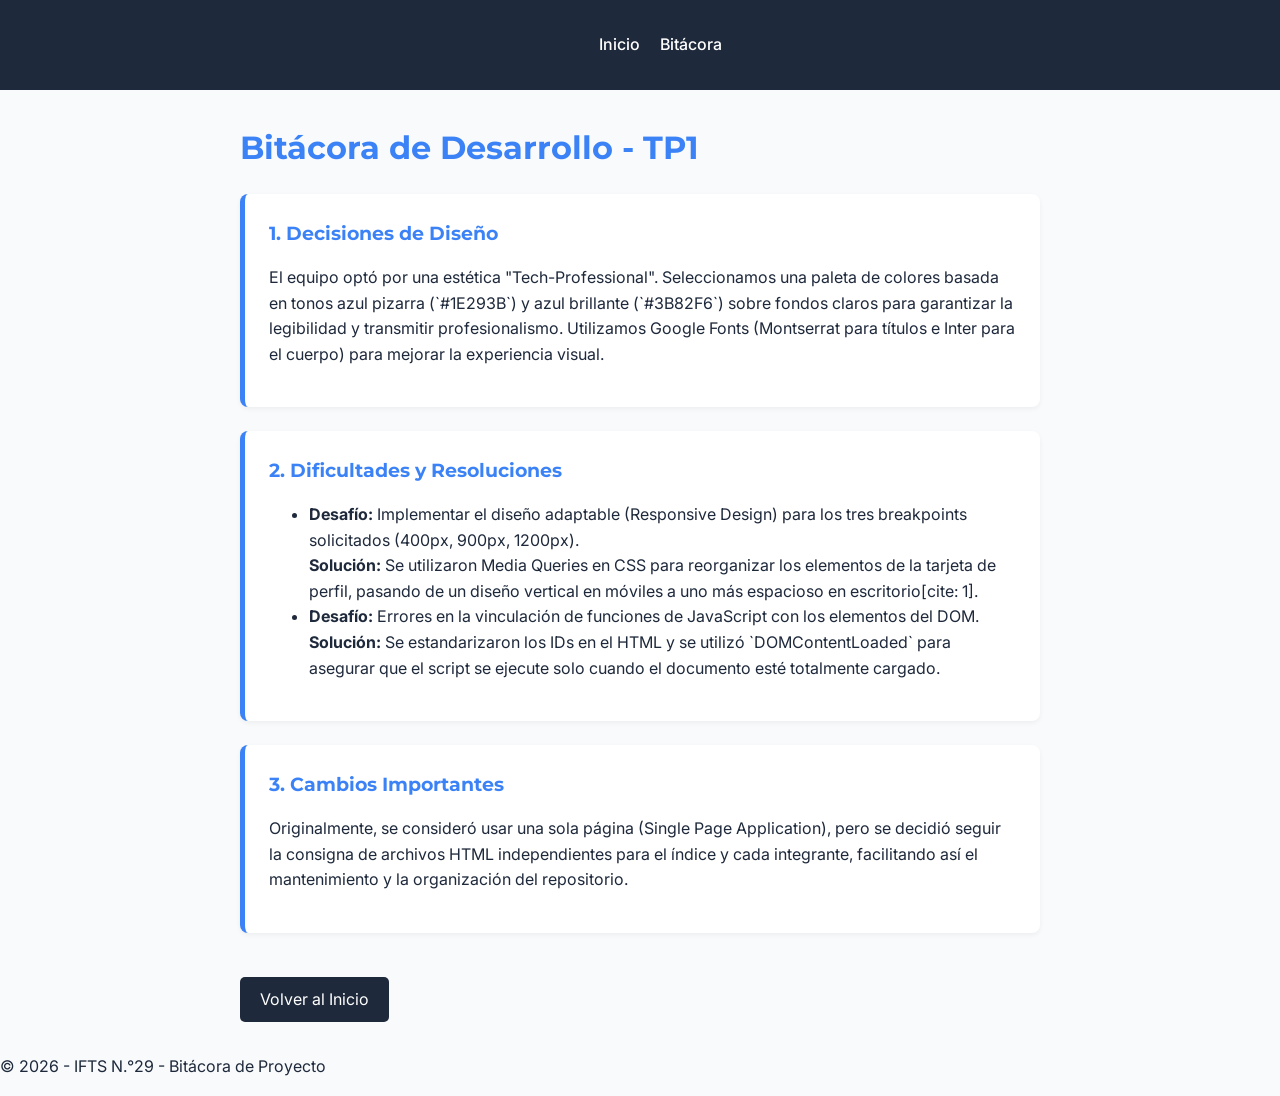
==== bitacora.html @ 37970b62 "Primer commit: Estructura base del TP1" ====
<!doctype html>
<html lang="es">
  <head>
    <meta charset="UTF-8" />
    <meta name="viewport" content="width=device-width, initial-scale=1.0" />
    <title>Bitácora de Desarrollo - TP1</title>
    <link
      href="https://fonts.googleapis.com/css2?family=Inter:wght@400;500&family=Montserrat:wght@700&display=swap"
      rel="stylesheet"
    />
    <link rel="stylesheet" href="css/styles.css" />
  </head>
  <body>
    <header>
      <nav>
        <ul class="nav-menu">
          <li><a href="index.html">Inicio</a></li>
          <li><a href="bitacora.html" class="active">Bitácora</a></li>
        </ul>
      </nav>
    </header>

    <main class="contenedor-bitacora">
      <h1>Bitácora de Desarrollo - TP1</h1>

      <section class="entrada-bitacora">
        <h2>1. Decisiones de Diseño</h2>
        <p>
          El equipo optó por una estética "Tech-Professional". Seleccionamos una
          paleta de colores basada en tonos azul pizarra (`#1E293B`) y azul
          brillante (`#3B82F6`) sobre fondos claros para garantizar la
          legibilidad y transmitir profesionalismo. Utilizamos Google Fonts
          (Montserrat para títulos e Inter para el cuerpo) para mejorar la
          experiencia visual.
        </p>
      </section>

      <section class="entrada-bitacora">
        <h2>2. Dificultades y Resoluciones</h2>
        <ul>
          <li>
            <strong>Desafío:</strong> Implementar el diseño adaptable
            (Responsive Design) para los tres breakpoints solicitados (400px,
            900px, 1200px). <br /><strong>Solución:</strong> Se utilizaron Media
            Queries en CSS para reorganizar los elementos de la tarjeta de
            perfil, pasando de un diseño vertical en móviles a uno más espacioso
            en escritorio[cite: 1].
          </li>
          <li>
            <strong>Desafío:</strong> Errores en la vinculación de funciones de
            JavaScript con los elementos del DOM. <br /><strong
              >Solución:</strong
            >
            Se estandarizaron los IDs en el HTML y se utilizó `DOMContentLoaded`
            para asegurar que el script se ejecute solo cuando el documento esté
            totalmente cargado.
          </li>
        </ul>
      </section>

      <section class="entrada-bitacora">
        <h2>3. Cambios Importantes</h2>
        <p>
          Originalmente, se consideró usar una sola página (Single Page
          Application), pero se decidió seguir la consigna de archivos HTML
          independientes para el índice y cada integrante, facilitando así el
          mantenimiento y la organización del repositorio.
        </p>
      </section>

      <div class="navegacion-interna">
        <a href="index.html" class="btn-volver">Volver al Inicio</a>
      </div>
    </main>

    <footer>
      <p>&copy; 2026 - IFTS N.°29 - Bitácora de Proyecto</p>
    </footer>
  </body>
</html>
---- css/styles.css ----
/* Variables para consistencia de colores según Paso 2 */
:root {
  --fondo: #f8fafc;
  --texto: #1e293b;
  --acento: #3b82f6;
  --blanco: #ffffff;
}

body {
  font-family: 'Inter', sans-serif;
  background-color: var(--fondo);
  color: var(--texto);
  margin: 0;
  line-height: 1.6;
}

h1,
h2 {
  font-family: 'Montserrat', sans-serif;
  color: var(--acento);
}

/* Navegación */
nav {
  background: var(--texto);
  padding: 1rem;
}

.nav-menu {
  list-style: none;
  display: flex;
  justify-content: center;
  gap: 20px;
}

.nav-menu a {
  color: white;
  text-decoration: none;
  font-weight: 500;
}

/* Diseño Adaptable (Responsive Design) - REQUERIMIENTO OBLIGATORIO */

/* Mobile: 400px */
@media (min-width: 400px) {
  main {
    padding: 1rem;
  }
  .hero h1 {
    font-size: 1.5rem;
  }
}

/* Tablet: 900px */
@media (min-width: 900px) {
  .grid-integrantes {
    display: flex;
    flex-direction: column;
    align-items: center;
  }
}

/* Desktop: 1200px */
@media (min-width: 1200px) {
  main {
    max-width: 1100px;
    margin: 0 auto;
  }
}

/* Estilos Emi */
.perfil-container {
  display: flex;
  justify-content: center;
  padding: 2rem;
}

.tarjeta-presentacion {
  background: var(--blanco);
  border-radius: 15px;
  box-shadow: 0 4px 15px rgba(0, 0, 0, 0.1);
  padding: 2rem;
  max-width: 500px;
  text-align: center;
  transition: all 0.3s ease; /* Para la animación de JS */
}

.foto-perfil {
  width: 150px;
  height: 150px;
  border-radius: 50%;
  object-fit: cover;
  border: 3px solid var(--acento);
}
ul {
  text-align: left;
}
.btn-volver {
  display: inline-block;
  margin-top: 20px;
  padding: 10px 20px;
  background-color: var(--texto);
  color: white;
  text-decoration: none;
  border-radius: 5px;
}

.btn-volver:hover {
  background-color: var(--acento);
}

/* Bitacora */
.contenedor-bitacora {
  max-width: 800px;
  margin: 2rem auto;
  padding: 0 1rem;
}

.entrada-bitacora {
  background: var(--blanco);
  padding: 1.5rem;
  margin-bottom: 1.5rem;
  border-left: 5px solid var(--acento);
  border-radius: 8px;
  box-shadow: 0 2px 5px rgba(0, 0, 0, 0.05);
}

.entrada-bitacora h2 {
  margin-top: 0;
  font-size: 1.2rem;
}
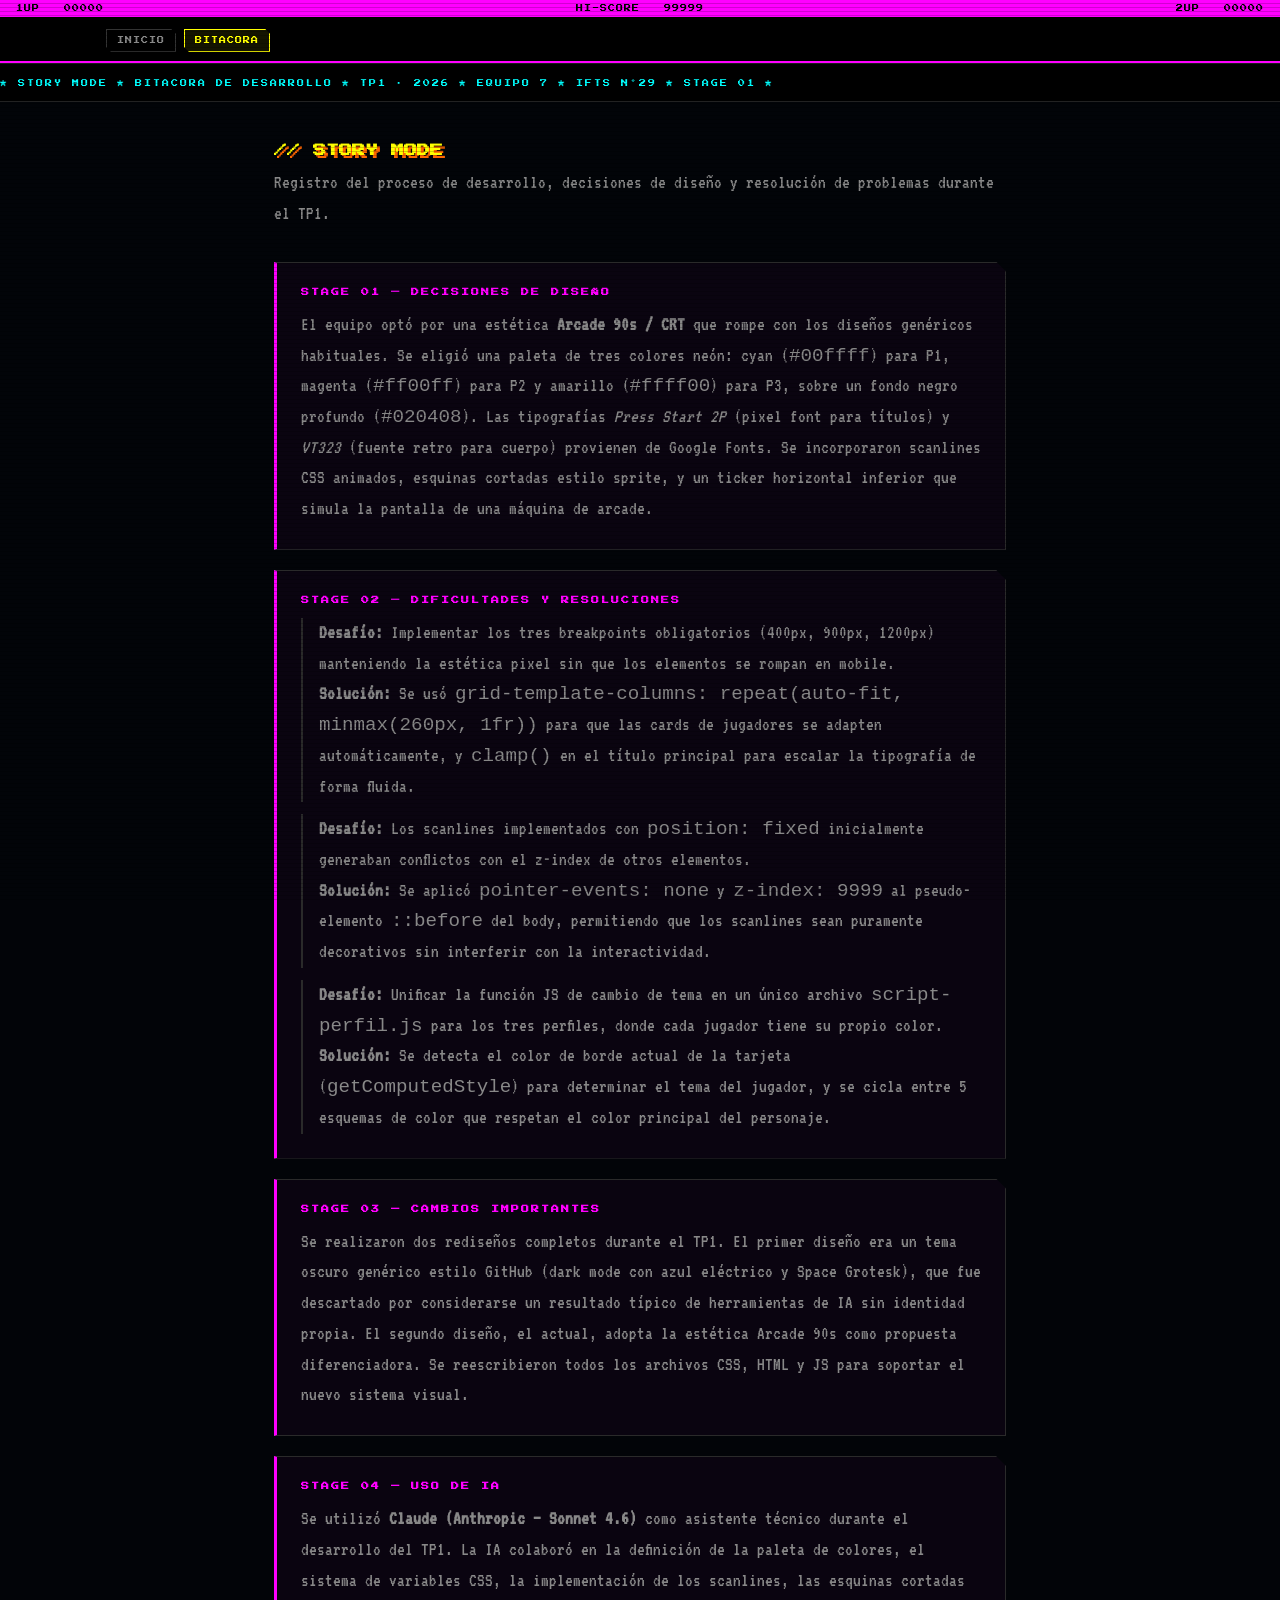
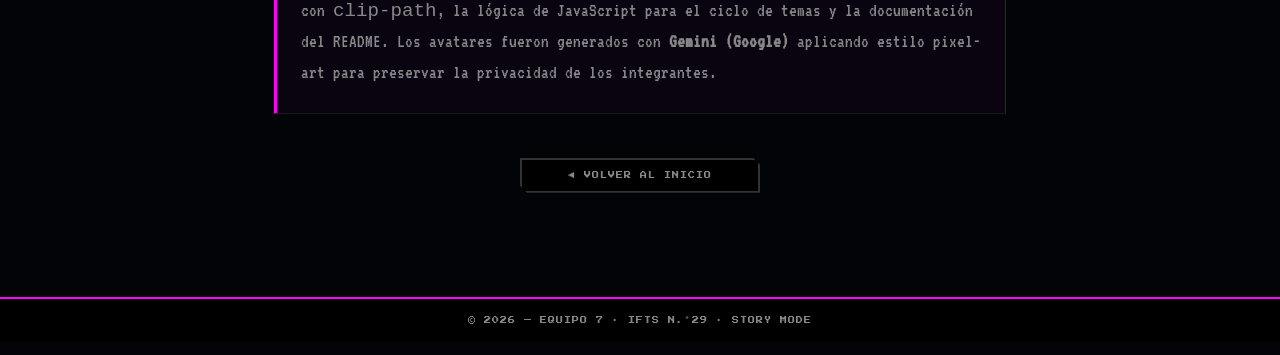
==== commit 4ce4538d: "feat: rediseño UI estilo arcade 90s con scanlines, pixel fonts y paleta neón" ====
--- a/bitacora.html
+++ b/bitacora.html
@@ -3,78 +3,104 @@
   <head>
     <meta charset="UTF-8" />
     <meta name="viewport" content="width=device-width, initial-scale=1.0" />
-    <title>Bitácora de Desarrollo - TP1</title>
-    <link
-      href="https://fonts.googleapis.com/css2?family=Inter:wght@400;500&family=Montserrat:wght@700&display=swap"
-      rel="stylesheet"
-    />
+    <title>BITÁCORA — EQUIPO 7</title>
+    <link href="https://fonts.googleapis.com/css2?family=Press+Start+2P&family=VT323&display=swap" rel="stylesheet" />
     <link rel="stylesheet" href="css/styles.css" />
   </head>
   <body>
+
     <header>
+      <div class="score-bar">
+        <span>1UP &nbsp; 00000</span>
+        <span>HI-SCORE &nbsp; 99999</span>
+        <span>2UP &nbsp; 00000</span>
+      </div>
       <nav>
         <ul class="nav-menu">
-          <li><a href="index.html">Inicio</a></li>
-          <li><a href="bitacora.html" class="active">Bitácora</a></li>
+          <li><a href="index.html">INICIO</a></li>
+          <li><a href="bitacora.html" class="active">BITACORA</a></li>
         </ul>
       </nav>
     </header>
 
+    <div class="ticker-wrap">
+      <span class="ticker-inner">★ STORY MODE ★ BITACORA DE DESARROLLO ★ TP1 · 2026 ★ EQUIPO 7 ★ IFTS N°29 ★ STAGE 01 ★</span>
+    </div>
+
     <main class="contenedor-bitacora">
-      <h1>Bitácora de Desarrollo - TP1</h1>
+      <h1 class="bitacora-titulo">// STORY MODE</h1>
+      <p class="bitacora-intro">Registro del proceso de desarrollo, decisiones de diseño y resolución de problemas durante el TP1.</p>
 
-      <section class="entrada-bitacora">
-        <h2>1. Decisiones de Diseño</h2>
+      <div class="entrada-bitacora">
+        <h2>STAGE 01 — DECISIONES DE DISEÑO</h2>
         <p>
-          El equipo optó por una estética "Tech-Professional". Seleccionamos una
-          paleta de colores basada en tonos azul pizarra (`#1E293B`) y azul
-          brillante (`#3B82F6`) sobre fondos claros para garantizar la
-          legibilidad y transmitir profesionalismo. Utilizamos Google Fonts
-          (Montserrat para títulos e Inter para el cuerpo) para mejorar la
-          experiencia visual.
+          El equipo optó por una estética <strong>Arcade 90s / CRT</strong> que rompe con los diseños genéricos
+          habituales. Se eligió una paleta de tres colores neón: cyan (<code>#00ffff</code>) para P1,
+          magenta (<code>#ff00ff</code>) para P2 y amarillo (<code>#ffff00</code>) para P3, sobre un fondo
+          negro profundo (<code>#020408</code>). Las tipografías <em>Press Start 2P</em> (pixel font para títulos)
+          y <em>VT323</em> (fuente retro para cuerpo) provienen de Google Fonts. Se incorporaron scanlines CSS
+          animados, esquinas cortadas estilo sprite, y un ticker horizontal inferior que simula la pantalla de
+          una máquina de arcade.
         </p>
-      </section>
+      </div>
 
-      <section class="entrada-bitacora">
-        <h2>2. Dificultades y Resoluciones</h2>
+      <div class="entrada-bitacora">
+        <h2>STAGE 02 — DIFICULTADES Y RESOLUCIONES</h2>
         <ul>
           <li>
-            <strong>Desafío:</strong> Implementar el diseño adaptable
-            (Responsive Design) para los tres breakpoints solicitados (400px,
-            900px, 1200px). <br /><strong>Solución:</strong> Se utilizaron Media
-            Queries en CSS para reorganizar los elementos de la tarjeta de
-            perfil, pasando de un diseño vertical en móviles a uno más espacioso
-            en escritorio[cite: 1].
+            <strong>Desafío:</strong> Implementar los tres breakpoints obligatorios (400px, 900px, 1200px)
+            manteniendo la estética pixel sin que los elementos se rompan en mobile.<br />
+            <strong>Solución:</strong> Se usó <code>grid-template-columns: repeat(auto-fit, minmax(260px, 1fr))</code>
+            para que las cards de jugadores se adapten automáticamente, y <code>clamp()</code> en el título principal
+            para escalar la tipografía de forma fluida.
           </li>
           <li>
-            <strong>Desafío:</strong> Errores en la vinculación de funciones de
-            JavaScript con los elementos del DOM. <br /><strong
-              >Solución:</strong
-            >
-            Se estandarizaron los IDs en el HTML y se utilizó `DOMContentLoaded`
-            para asegurar que el script se ejecute solo cuando el documento esté
-            totalmente cargado.
+            <strong>Desafío:</strong> Los scanlines implementados con <code>position: fixed</code>
+            inicialmente generaban conflictos con el z-index de otros elementos.<br />
+            <strong>Solución:</strong> Se aplicó <code>pointer-events: none</code> y <code>z-index: 9999</code>
+            al pseudo-elemento <code>::before</code> del body, permitiendo que los scanlines sean puramente
+            decorativos sin interferir con la interactividad.
+          </li>
+          <li>
+            <strong>Desafío:</strong> Unificar la función JS de cambio de tema en un único archivo
+            <code>script-perfil.js</code> para los tres perfiles, donde cada jugador tiene su propio color.<br />
+            <strong>Solución:</strong> Se detecta el color de borde actual de la tarjeta (<code>getComputedStyle</code>)
+            para determinar el tema del jugador, y se cicla entre 5 esquemas de color que respetan el color
+            principal del personaje.
           </li>
         </ul>
-      </section>
+      </div>
 
-      <section class="entrada-bitacora">
-        <h2>3. Cambios Importantes</h2>
+      <div class="entrada-bitacora">
+        <h2>STAGE 03 — CAMBIOS IMPORTANTES</h2>
         <p>
-          Originalmente, se consideró usar una sola página (Single Page
-          Application), pero se decidió seguir la consigna de archivos HTML
-          independientes para el índice y cada integrante, facilitando así el
-          mantenimiento y la organización del repositorio.
+          Se realizaron dos rediseños completos durante el TP1. El primer diseño era un tema
+          oscuro genérico estilo GitHub (dark mode con azul eléctrico y Space Grotesk), que fue
+          descartado por considerarse un resultado típico de herramientas de IA sin identidad propia.
+          El segundo diseño, el actual, adopta la estética Arcade 90s como propuesta diferenciadora.
+          Se reescribieron todos los archivos CSS, HTML y JS para soportar el nuevo sistema visual.
         </p>
-      </section>
+      </div>
 
-      <div class="navegacion-interna">
-        <a href="index.html" class="btn-volver">Volver al Inicio</a>
+      <div class="entrada-bitacora">
+        <h2>STAGE 04 — USO DE IA</h2>
+        <p>
+          Se utilizó <strong>Claude (Anthropic — Sonnet 4.6)</strong> como asistente técnico durante
+          el desarrollo del TP1. La IA colaboró en la definición de la paleta de colores, el sistema
+          de variables CSS, la implementación de los scanlines, las esquinas cortadas con
+          <code>clip-path</code>, la lógica de JavaScript para el ciclo de temas y la documentación
+          del README. Los avatares fueron generados con <strong>Gemini (Google)</strong> aplicando
+          estilo pixel-art para preservar la privacidad de los integrantes.
+        </p>
+      </div>
+
+      <div class="perfil-acciones" style="padding:1.5rem 0 0;border:none">
+        <a href="index.html" class="btn-volver">◀ VOLVER AL INICIO</a>
       </div>
     </main>
 
     <footer>
-      <p>&copy; 2026 - IFTS N.°29 - Bitácora de Proyecto</p>
+      <p>© 2026 — EQUIPO 7 · IFTS N.°29 · STORY MODE</p>
     </footer>
   </body>
 </html>
--- a/css/styles.css
+++ b/css/styles.css
@@ -1,131 +1,723 @@
-/* Variables para consistencia de colores según Paso 2 */
+/* ============================================
+   TP1 - EQUIPO 7 | IFTS N.°29
+   Estética: Arcade 90s / CRT
+   Fuentes: Press Start 2P (títulos) + VT323 (cuerpo retro)
+   ============================================ */
+
+@import url('https://fonts.googleapis.com/css2?family=Press+Start+2P&family=VT323:wght@400&display=swap');
+
+/* --- Variables --- */
 :root {
-  --fondo: #f8fafc;
-  --texto: #1e293b;
-  --acento: #3b82f6;
-  --blanco: #ffffff;
-}
+  --negro:    #020408;
+  --p1:       #00ffff;   /* cyan  — P1 Caloni    */
+  --p2:       #ff00ff;   /* magenta — P2 Gutierrez */
+  --p3:       #ffff00;   /* amarillo — P3 Imperiales */
+  --blanco:   #e0e0e0;
+  --dim:      #888;
+  --pixel:    'Press Start 2P', monospace;
+  --retro:    'VT323', monospace;
+}
+
+/* --- Reset --- */
+*, *::before, *::after { box-sizing: border-box; margin: 0; padding: 0; }
+html { scroll-behavior: smooth; }
 
 body {
-  font-family: 'Inter', sans-serif;
-  background-color: var(--fondo);
-  color: var(--texto);
-  margin: 0;
+  font-family: var(--retro);
+  background: var(--negro);
+  color: var(--blanco);
+  min-height: 100vh;
+  font-size: 18px;
   line-height: 1.6;
-}
-
-h1,
-h2 {
-  font-family: 'Montserrat', sans-serif;
-  color: var(--acento);
-}
-
-/* Navegación */
+  cursor: url("data:image/svg+xml,%3Csvg xmlns='http://www.w3.org/2000/svg' width='16' height='16'%3E%3Crect width='4' height='4' fill='%2300ffff'/%3E%3C/svg%3E") 2 2, auto;
+}
+
+/* Scanlines globales */
+body::before {
+  content: '';
+  position: fixed;
+  inset: 0;
+  background: repeating-linear-gradient(
+    to bottom,
+    transparent 0px,
+    transparent 3px,
+    rgba(0,0,0,0.18) 3px,
+    rgba(0,0,0,0.18) 4px
+  );
+  pointer-events: none;
+  z-index: 9999;
+}
+
+h1, h2, h3 {
+  font-family: var(--pixel);
+  line-height: 1.4;
+}
+
+a { color: var(--p1); text-decoration: none; }
+a:hover { color: var(--p2); }
+
+/* Esquinas cortadas estilo sprite */
+.clip-box {
+  clip-path: polygon(0 0, calc(100% - 12px) 0, 100% 12px, 100% 100%, 12px 100%, 0 calc(100% - 12px));
+}
+.clip-sm {
+  clip-path: polygon(0 0, calc(100% - 7px) 0, 100% 7px, 100% 100%, 7px 100%, 0 calc(100% - 7px));
+}
+
+/* ============================================
+   HEADER / NAV
+   ============================================ */
+header {
+  background: #000;
+  border-bottom: 2px solid var(--p2);
+  position: sticky;
+  top: 0;
+  z-index: 100;
+}
+
+.score-bar {
+  background: var(--p2);
+  padding: 3px 16px;
+  display: flex;
+  justify-content: space-between;
+  font-family: var(--pixel);
+  font-size: 7px;
+  color: #000;
+  letter-spacing: 1px;
+}
+
 nav {
-  background: var(--texto);
-  padding: 1rem;
+  max-width: 1100px;
+  margin: 0 auto;
+  padding: 0 1rem;
+  display: flex;
+  align-items: center;
+  gap: 8px;
+  height: 44px;
 }
 
 .nav-menu {
   list-style: none;
   display: flex;
-  justify-content: center;
-  gap: 20px;
+  gap: 8px;
 }
 
 .nav-menu a {
-  color: white;
-  text-decoration: none;
-  font-weight: 500;
-}
-
-/* Diseño Adaptable (Responsive Design) - REQUERIMIENTO OBLIGATORIO */
-
-/* Mobile: 400px */
-@media (min-width: 400px) {
-  main {
-    padding: 1rem;
-  }
-  .hero h1 {
-    font-size: 1.5rem;
-  }
-}
-
-/* Tablet: 900px */
-@media (min-width: 900px) {
-  .grid-integrantes {
-    display: flex;
-    flex-direction: column;
-    align-items: center;
-  }
-}
-
-/* Desktop: 1200px */
-@media (min-width: 1200px) {
-  main {
-    max-width: 1100px;
-    margin: 0 auto;
-  }
-}
-
-/* Estilos Emi */
-.perfil-container {
-  display: flex;
-  justify-content: center;
-  padding: 2rem;
-}
-
-.tarjeta-presentacion {
-  background: var(--blanco);
-  border-radius: 15px;
-  box-shadow: 0 4px 15px rgba(0, 0, 0, 0.1);
-  padding: 2rem;
-  max-width: 500px;
+  font-family: var(--pixel);
+  font-size: 7px;
+  color: var(--dim);
+  padding: 5px 10px;
+  border: 1px solid #333;
+  letter-spacing: 1px;
+  display: inline-block;
+  clip-path: polygon(0 0, calc(100% - 5px) 0, 100% 5px, 100% 100%, 5px 100%, 0 calc(100% - 5px));
+  transition: color 0.1s, border-color 0.1s, background 0.1s;
+}
+
+.nav-menu a:hover,
+.nav-menu a.active {
+  color: #ffff00;
+  border-color: #ffff00;
+  background: rgba(255,255,0,0.08);
+}
+
+/* ============================================
+   TICKER
+   ============================================ */
+.ticker-wrap {
+  background: #000;
+  border-top: 1px solid #222;
+  border-bottom: 1px solid #222;
+  overflow: hidden;
+  padding: 4px 0;
+}
+
+.ticker-inner {
+  display: inline-block;
+  white-space: nowrap;
+  animation: ticker 22s linear infinite;
+  font-family: var(--pixel);
+  font-size: 7px;
+  color: var(--p1);
+  letter-spacing: 2px;
+}
+
+@keyframes ticker {
+  from { transform: translateX(100vw); }
+  to   { transform: translateX(-100%); }
+}
+
+/* ============================================
+   HERO
+   ============================================ */
+.hero {
   text-align: center;
-  transition: all 0.3s ease; /* Para la animación de JS */
-}
-
-.foto-perfil {
-  width: 150px;
-  height: 150px;
+  padding: 3.5rem 1.5rem 2.5rem;
+  position: relative;
+  overflow: hidden;
+}
+
+/* CRT vignette */
+.hero::after {
+  content: '';
+  position: absolute;
+  inset: 0;
+  background: radial-gradient(ellipse at center, transparent 55%, rgba(0,0,0,0.65) 100%);
+  pointer-events: none;
+}
+
+.game-title {
+  font-family: var(--pixel);
+  font-size: clamp(1.6rem, 5vw, 2.8rem);
+  color: #ffff00;
+  text-shadow: 4px 4px 0 #ff6600, 8px 8px 0 #ff0000;
+  letter-spacing: 2px;
+  margin-bottom: 0.75rem;
+}
+
+.hero-sub {
+  font-family: var(--pixel);
+  font-size: 8px;
+  color: var(--p1);
+  letter-spacing: 3px;
+  margin-bottom: 1.5rem;
+}
+
+.hero-desc {
+  font-family: var(--retro);
+  font-size: 1.3rem;
+  color: var(--dim);
+  max-width: 560px;
+  margin: 0 auto 1.75rem;
+  line-height: 1.5;
+}
+
+/* Blink */
+.blink {
+  font-family: var(--pixel);
+  font-size: 9px;
+  color: var(--p2);
+  letter-spacing: 2px;
+  animation: blink 1.1s step-end infinite;
+  display: inline-block;
+}
+
+@keyframes blink {
+  0%, 100% { opacity: 1; }
+  50%       { opacity: 0; }
+}
+
+/* ============================================
+   SELECT YOUR PLAYER
+   ============================================ */
+.select-section {
+  max-width: 1100px;
+  margin: 0 auto;
+  padding: 1.5rem 1.5rem 3rem;
+}
+
+.select-label {
+  font-family: var(--pixel);
+  font-size: 10px;
+  color: #ffff00;
+  letter-spacing: 3px;
+  text-align: center;
+  padding: 1.25rem 0 1.5rem;
+  border-top: 2px solid #222;
+}
+
+.grid-players {
+  display: grid;
+  grid-template-columns: repeat(auto-fit, minmax(260px, 1fr));
+  gap: 1.25rem;
+}
+
+/* Cada card de jugador */
+.player-card {
+  border: 2px solid var(--p1);
+  background: rgba(0,255,255,0.03);
+  padding: 1.5rem 1rem 1.25rem;
+  text-align: center;
+  position: relative;
+  clip-path: polygon(0 0, calc(100% - 14px) 0, 100% 14px, 100% 100%, 14px 100%, 0 calc(100% - 14px));
+  transition: background 0.15s, border-color 0.15s, box-shadow 0.15s;
+  display: flex;
+  flex-direction: column;
+  align-items: center;
+  gap: 0.5rem;
+}
+
+.player-card.p2 { border-color: var(--p2); background: rgba(255,0,255,0.03); }
+.player-card.p3 { border-color: var(--p3); background: rgba(255,255,0,0.03); }
+
+.player-card:hover {
+  background: rgba(0,255,255,0.08);
+  box-shadow: 0 0 24px rgba(0,255,255,0.3), inset 0 0 12px rgba(0,255,255,0.05);
+}
+.player-card.p2:hover {
+  background: rgba(255,0,255,0.08);
+  box-shadow: 0 0 24px rgba(255,0,255,0.3), inset 0 0 12px rgba(255,0,255,0.05);
+}
+.player-card.p3:hover {
+  background: rgba(255,255,0,0.08);
+  box-shadow: 0 0 24px rgba(255,255,0,0.3), inset 0 0 12px rgba(255,255,0,0.05);
+}
+
+.player-num {
+  position: absolute;
+  top: 0;
+  left: 8px;
+  font-family: var(--pixel);
+  font-size: 7px;
+  background: var(--p1);
+  color: #000;
+  padding: 2px 6px;
+}
+
+.player-card.p2 .player-num { background: var(--p2); }
+.player-card.p3 .player-num { background: var(--p3); }
+
+.player-avatar {
+  width: 90px;
+  height: 90px;
   border-radius: 50%;
   object-fit: cover;
-  border: 3px solid var(--acento);
-}
-ul {
+  border: 3px solid var(--p1);
+  image-rendering: pixelated;
+  display: block;
+}
+
+.player-card.p2 .player-avatar { border-color: var(--p2); }
+.player-card.p3 .player-avatar { border-color: var(--p3); }
+
+.player-name {
+  font-family: var(--pixel);
+  font-size: 9px;
+  color: var(--blanco);
+  letter-spacing: 1px;
+}
+
+.player-class {
+  font-family: var(--pixel);
+  font-size: 7px;
+  color: var(--p1);
+  letter-spacing: 2px;
+}
+
+.player-card.p2 .player-class { color: var(--p2); }
+.player-card.p3 .player-class { color: var(--p3); }
+
+.player-desc {
+  font-family: var(--retro);
+  font-size: 1.1rem;
+  color: var(--dim);
+  line-height: 1.4;
+}
+
+/* Barra de stats mini */
+.mini-stats { width: 100%; padding: 0 0.25rem; }
+
+.stat-row {
+  display: flex;
+  align-items: center;
+  gap: 6px;
+  margin-bottom: 5px;
+}
+
+.stat-lbl {
+  font-family: var(--pixel);
+  font-size: 6px;
+  color: var(--dim);
+  width: 24px;
+  text-align: right;
+  flex-shrink: 0;
+}
+
+.stat-bar {
+  flex: 1;
+  height: 7px;
+  background: #111;
+  border: 1px solid #333;
+  position: relative;
+  clip-path: polygon(0 0, calc(100% - 3px) 0, 100% 3px, 100% 100%, 3px 100%, 0 calc(100% - 3px));
+}
+
+.stat-fill {
+  height: 100%;
+  background: var(--p1);
+  position: absolute;
+  top: 0; left: 0;
+  transition: width 0.6s ease;
+}
+
+.player-card.p2 .stat-fill { background: var(--p2); }
+.player-card.p3 .stat-fill { background: var(--p3); }
+
+/* Botón ver perfil */
+.btn-perfil {
+  font-family: var(--pixel);
+  font-size: 7px;
+  color: #000;
+  background: var(--p1);
+  border: none;
+  padding: 8px 16px;
+  cursor: pointer;
+  letter-spacing: 1px;
+  clip-path: polygon(0 0, calc(100% - 6px) 0, 100% 6px, 100% 100%, 6px 100%, 0 calc(100% - 6px));
+  transition: background 0.1s, transform 0.1s;
+  text-decoration: none;
+  display: inline-block;
+}
+
+.btn-perfil:hover { background: #fff; color: #000; transform: scale(1.04); }
+.player-card.p2 .btn-perfil { background: var(--p2); color: #000; }
+.player-card.p3 .btn-perfil { background: var(--p3); color: #000; }
+
+/* ============================================
+   SECCIÓN INTERACCIÓN JS (index)
+   ============================================ */
+.interaccion {
+  text-align: center;
+  padding: 2.5rem 1.5rem 3rem;
+  border-top: 2px solid #1a1a1a;
+}
+
+.interaccion p {
+  font-family: var(--pixel);
+  font-size: 8px;
+  color: var(--dim);
+  margin-bottom: 1.25rem;
+  letter-spacing: 1px;
+}
+
+#btn-bienvenida {
+  font-family: var(--pixel);
+  font-size: 8px;
+  background: #000;
+  color: var(--p2);
+  border: 2px solid var(--p2);
+  padding: 12px 24px;
+  cursor: pointer;
+  letter-spacing: 2px;
+  clip-path: polygon(0 0, calc(100% - 8px) 0, 100% 8px, 100% 100%, 8px 100%, 0 calc(100% - 8px));
+  transition: background 0.1s, color 0.1s;
+}
+
+#btn-bienvenida:hover { background: var(--p2); color: #000; }
+
+#mensaje-dinamico {
+  margin-top: 1.25rem;
+  font-family: var(--pixel);
+  font-size: 8px;
+  color: var(--p1);
+  letter-spacing: 1px;
+  min-height: 1.5rem;
+}
+
+/* ============================================
+   FOOTER
+   ============================================ */
+footer {
+  border-top: 2px solid var(--p2);
+  background: #000;
+  text-align: center;
+  padding: 1rem;
+  font-family: var(--pixel);
+  font-size: 7px;
+  color: var(--dim);
+  letter-spacing: 1px;
+}
+
+/* ============================================
+   PÁGINAS DE PERFIL
+   ============================================ */
+.perfil-wrapper {
+  max-width: 720px;
+  margin: 2.5rem auto;
+  padding: 0 1.25rem 4rem;
+}
+
+.tarjeta-presentacion {
+  border: 2px solid var(--p1);
+  background: rgba(0,255,255,0.02);
+  clip-path: polygon(0 0, calc(100% - 18px) 0, 100% 18px, 100% 100%, 18px 100%, 0 calc(100% - 18px));
+  transition: border-color 0.4s, background 0.4s, box-shadow 0.4s;
+}
+
+.perfil-header {
+  background: linear-gradient(180deg, rgba(0,255,255,0.08) 0%, transparent 100%);
+  padding: 2rem 1.5rem 1.5rem;
+  text-align: center;
+  border-bottom: 2px solid rgba(0,255,255,0.2);
+  position: relative;
+}
+
+/* Foto con marco neón */
+.foto-perfil {
+  width: 110px;
+  height: 110px;
+  border-radius: 50%;
+  object-fit: cover;
+  border: 3px solid var(--p1);
+  box-shadow: 0 0 20px rgba(0,255,255,0.5), 0 0 40px rgba(0,255,255,0.2);
+  display: block;
+  margin: 0 auto 1rem;
+  image-rendering: pixelated;
+}
+
+.perfil-header h1 {
+  font-size: 14px;
+  color: var(--blanco);
+  margin-bottom: 0.5rem;
+  text-shadow: 2px 2px 0 rgba(0,255,255,0.3);
+}
+
+.perfil-clase {
+  font-family: var(--pixel);
+  font-size: 7px;
+  color: var(--p1);
+  letter-spacing: 3px;
+  margin-bottom: 0.75rem;
+}
+
+.perfil-meta {
+  font-family: var(--retro);
+  font-size: 1.2rem;
+  color: var(--dim);
+  display: flex;
+  justify-content: center;
+  gap: 1.5rem;
+  flex-wrap: wrap;
+}
+
+/* Body del perfil */
+.perfil-body { padding: 1.5rem; }
+
+.perfil-seccion { margin-bottom: 1.75rem; }
+
+.perfil-seccion h3 {
+  font-size: 8px;
+  color: var(--p1);
+  letter-spacing: 3px;
+  text-transform: uppercase;
+  margin-bottom: 1rem;
+  padding-bottom: 0.4rem;
+  border-bottom: 1px solid rgba(0,255,255,0.2);
+}
+
+/* Stats con barras */
+.stats-grid {
+  display: flex;
+  flex-direction: column;
+  gap: 8px;
+}
+
+.stat-line {
+  display: flex;
+  align-items: center;
+  gap: 10px;
+}
+
+.stat-name {
+  font-family: var(--pixel);
+  font-size: 7px;
+  color: var(--dim);
+  width: 90px;
+  flex-shrink: 0;
+  text-align: right;
+}
+
+.stat-track {
+  flex: 1;
+  height: 10px;
+  background: #0a0a0a;
+  border: 1px solid #2a2a2a;
+  position: relative;
+  clip-path: polygon(0 0, calc(100% - 4px) 0, 100% 4px, 100% 100%, 4px 100%, 0 calc(100% - 4px));
+}
+
+.stat-track .fill {
+  height: 100%;
+  background: var(--p1);
+  position: absolute;
+  top: 0; left: 0;
+}
+
+.stat-val {
+  font-family: var(--pixel);
+  font-size: 7px;
+  color: var(--blanco);
+  width: 28px;
   text-align: left;
 }
+
+/* Habilidades tags */
+.tags {
+  list-style: none;
+  display: flex;
+  flex-wrap: wrap;
+  gap: 8px;
+}
+
+.tags li {
+  font-family: var(--pixel);
+  font-size: 7px;
+  background: rgba(0,255,255,0.08);
+  border: 1px solid var(--p1);
+  color: var(--p1);
+  padding: 5px 10px;
+  letter-spacing: 1px;
+  clip-path: polygon(0 0, calc(100% - 5px) 0, 100% 5px, 100% 100%, 5px 100%, 0 calc(100% - 5px));
+}
+
+/* Lista de películas/discos */
+.lista-items { list-style: none; }
+
+.lista-items li {
+  font-family: var(--retro);
+  font-size: 1.2rem;
+  padding: 0.6rem 0;
+  border-bottom: 1px solid #1a1a1a;
+  color: var(--blanco);
+  display: flex;
+  align-items: center;
+  gap: 0.75rem;
+}
+
+.lista-items li:last-child { border-bottom: none; }
+
+.item-num {
+  font-family: var(--pixel);
+  font-size: 7px;
+  color: var(--p1);
+  min-width: 28px;
+  text-align: right;
+}
+
+/* Acciones */
+.perfil-acciones {
+  padding: 1.25rem 1.5rem;
+  border-top: 1px solid #1a1a1a;
+  display: flex;
+  flex-direction: column;
+  align-items: center;
+  gap: 10px;
+}
+
+#btn-color-perfil {
+  font-family: var(--pixel);
+  font-size: 7px;
+  background: #000;
+  color: var(--p1);
+  border: 2px solid var(--p1);
+  padding: 10px 20px;
+  cursor: pointer;
+  letter-spacing: 1px;
+  clip-path: polygon(0 0, calc(100% - 7px) 0, 100% 7px, 100% 100%, 7px 100%, 0 calc(100% - 7px));
+  transition: background 0.1s, color 0.1s;
+  width: 240px;
+  text-align: center;
+}
+
+#btn-color-perfil:hover { background: var(--p1); color: #000; }
+
 .btn-volver {
+  font-family: var(--pixel);
+  font-size: 7px;
+  background: #000;
+  color: var(--dim);
+  border: 2px solid #333;
+  padding: 10px 20px;
+  cursor: pointer;
+  letter-spacing: 1px;
+  clip-path: polygon(0 0, calc(100% - 7px) 0, 100% 7px, 100% 100%, 7px 100%, 0 calc(100% - 7px));
+  transition: border-color 0.1s, color 0.1s;
+  width: 240px;
+  text-align: center;
   display: inline-block;
-  margin-top: 20px;
-  padding: 10px 20px;
-  background-color: var(--texto);
-  color: white;
-  text-decoration: none;
-  border-radius: 5px;
-}
-
-.btn-volver:hover {
-  background-color: var(--acento);
-}
-
-/* Bitacora */
+}
+
+.btn-volver:hover { border-color: #ffff00; color: #ffff00; }
+
+/* ============================================
+   BITÁCORA
+   ============================================ */
 .contenedor-bitacora {
-  max-width: 800px;
-  margin: 2rem auto;
-  padding: 0 1rem;
+  max-width: 780px;
+  margin: 2.5rem auto;
+  padding: 0 1.5rem 4rem;
+}
+
+.bitacora-titulo {
+  font-size: 13px;
+  color: #ffff00;
+  text-shadow: 3px 3px 0 #ff6600;
+  margin-bottom: 0.5rem;
+}
+
+.bitacora-intro {
+  font-family: var(--retro);
+  font-size: 1.2rem;
+  color: var(--dim);
+  margin-bottom: 2rem;
 }
 
 .entrada-bitacora {
-  background: var(--blanco);
+  background: rgba(255,0,255,0.03);
+  border: 1px solid #2a2a2a;
+  border-left: 3px solid var(--p2);
   padding: 1.5rem;
-  margin-bottom: 1.5rem;
-  border-left: 5px solid var(--acento);
-  border-radius: 8px;
-  box-shadow: 0 2px 5px rgba(0, 0, 0, 0.05);
+  margin-bottom: 1.25rem;
+  clip-path: polygon(0 0, calc(100% - 10px) 0, 100% 10px, 100% 100%, 0 100%);
 }
 
 .entrada-bitacora h2 {
-  margin-top: 0;
+  font-size: 8px;
+  color: var(--p2);
+  letter-spacing: 2px;
+  margin-bottom: 0.75rem;
+}
+
+.entrada-bitacora p,
+.entrada-bitacora li {
+  font-family: var(--retro);
   font-size: 1.2rem;
-}
+  color: var(--dim);
+  line-height: 1.6;
+}
+
+.entrada-bitacora ul {
+  list-style: none;
+  display: flex;
+  flex-direction: column;
+  gap: 0.75rem;
+}
+
+.entrada-bitacora ul li {
+  padding-left: 1rem;
+  border-left: 2px solid #2a2a2a;
+}
+
+/* ============================================
+   RESPONSIVE
+   ============================================ */
+@media (min-width: 400px) {
+  .game-title { font-size: 1.8rem; }
+}
+
+@media (min-width: 900px) {
+  .grid-players { grid-template-columns: repeat(3, 1fr); }
+  .perfil-wrapper { margin-top: 3.5rem; }
+}
+
+@media (min-width: 1200px) {
+  .select-section { padding-top: 2rem; }
+}
+
+@media (max-width: 600px) {
+  .grid-players { grid-template-columns: 1fr; }
+  .perfil-body { padding: 1rem; }
+  .score-bar { font-size: 6px; }
+  .stat-name { width: 70px; font-size: 6px; }
+  .tags li { font-size: 6px; }
+}
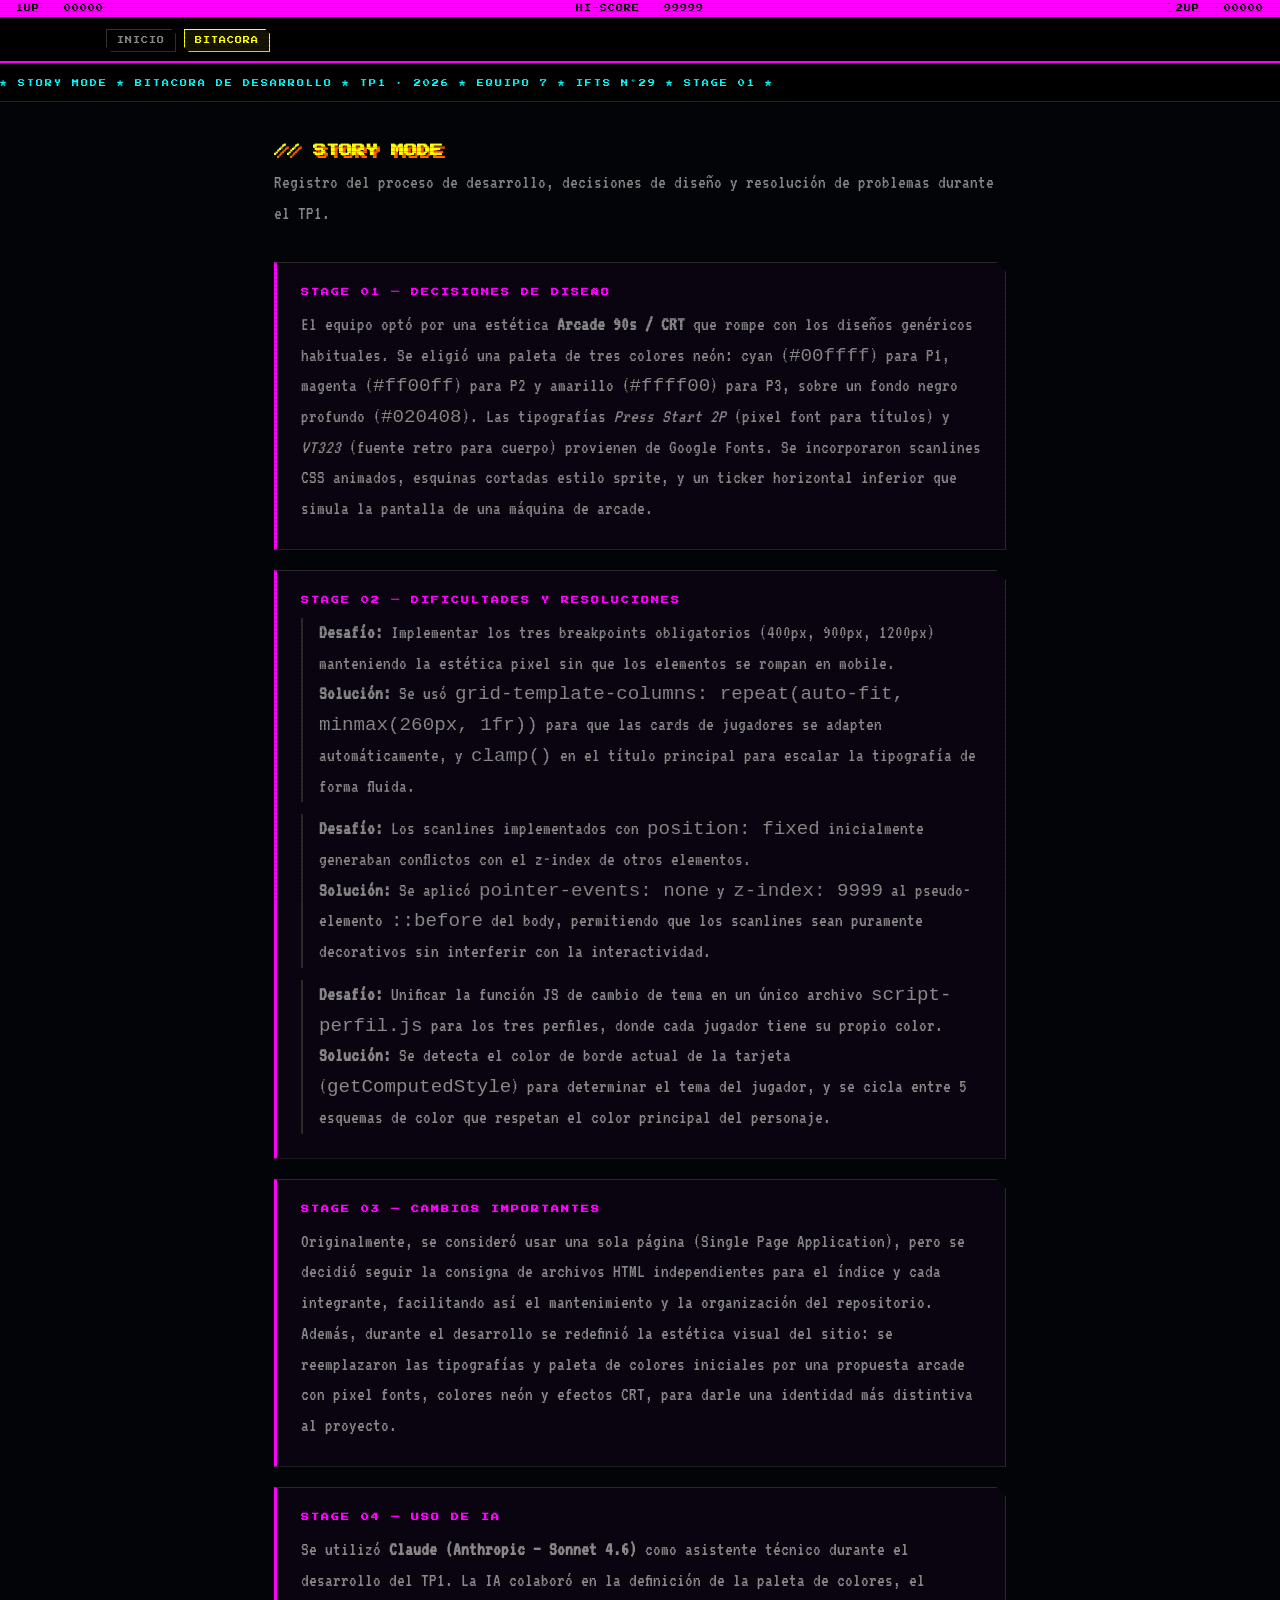
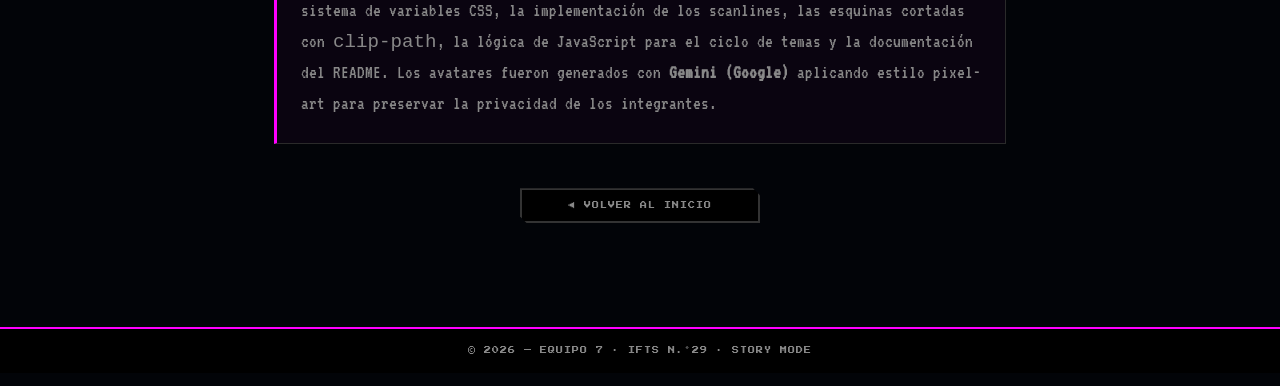
==== commit 70d34efd: "feat: rediseño UI estilo arcade 90s con scanlines, pixel fonts y paleta neón" ====
--- a/bitacora.html
+++ b/bitacora.html
@@ -74,11 +74,12 @@
       <div class="entrada-bitacora">
         <h2>STAGE 03 — CAMBIOS IMPORTANTES</h2>
         <p>
-          Se realizaron dos rediseños completos durante el TP1. El primer diseño era un tema
-          oscuro genérico estilo GitHub (dark mode con azul eléctrico y Space Grotesk), que fue
-          descartado por considerarse un resultado típico de herramientas de IA sin identidad propia.
-          El segundo diseño, el actual, adopta la estética Arcade 90s como propuesta diferenciadora.
-          Se reescribieron todos los archivos CSS, HTML y JS para soportar el nuevo sistema visual.
+          Originalmente, se consideró usar una sola página (Single Page Application), pero se decidió
+          seguir la consigna de archivos HTML independientes para el índice y cada integrante,
+          facilitando así el mantenimiento y la organización del repositorio. Además, durante el
+          desarrollo se redefinió la estética visual del sitio: se reemplazaron las tipografías y
+          paleta de colores iniciales por una propuesta arcade con pixel fonts, colores neón y
+          efectos CRT, para darle una identidad más distintiva al proyecto.
         </p>
       </div>
 
